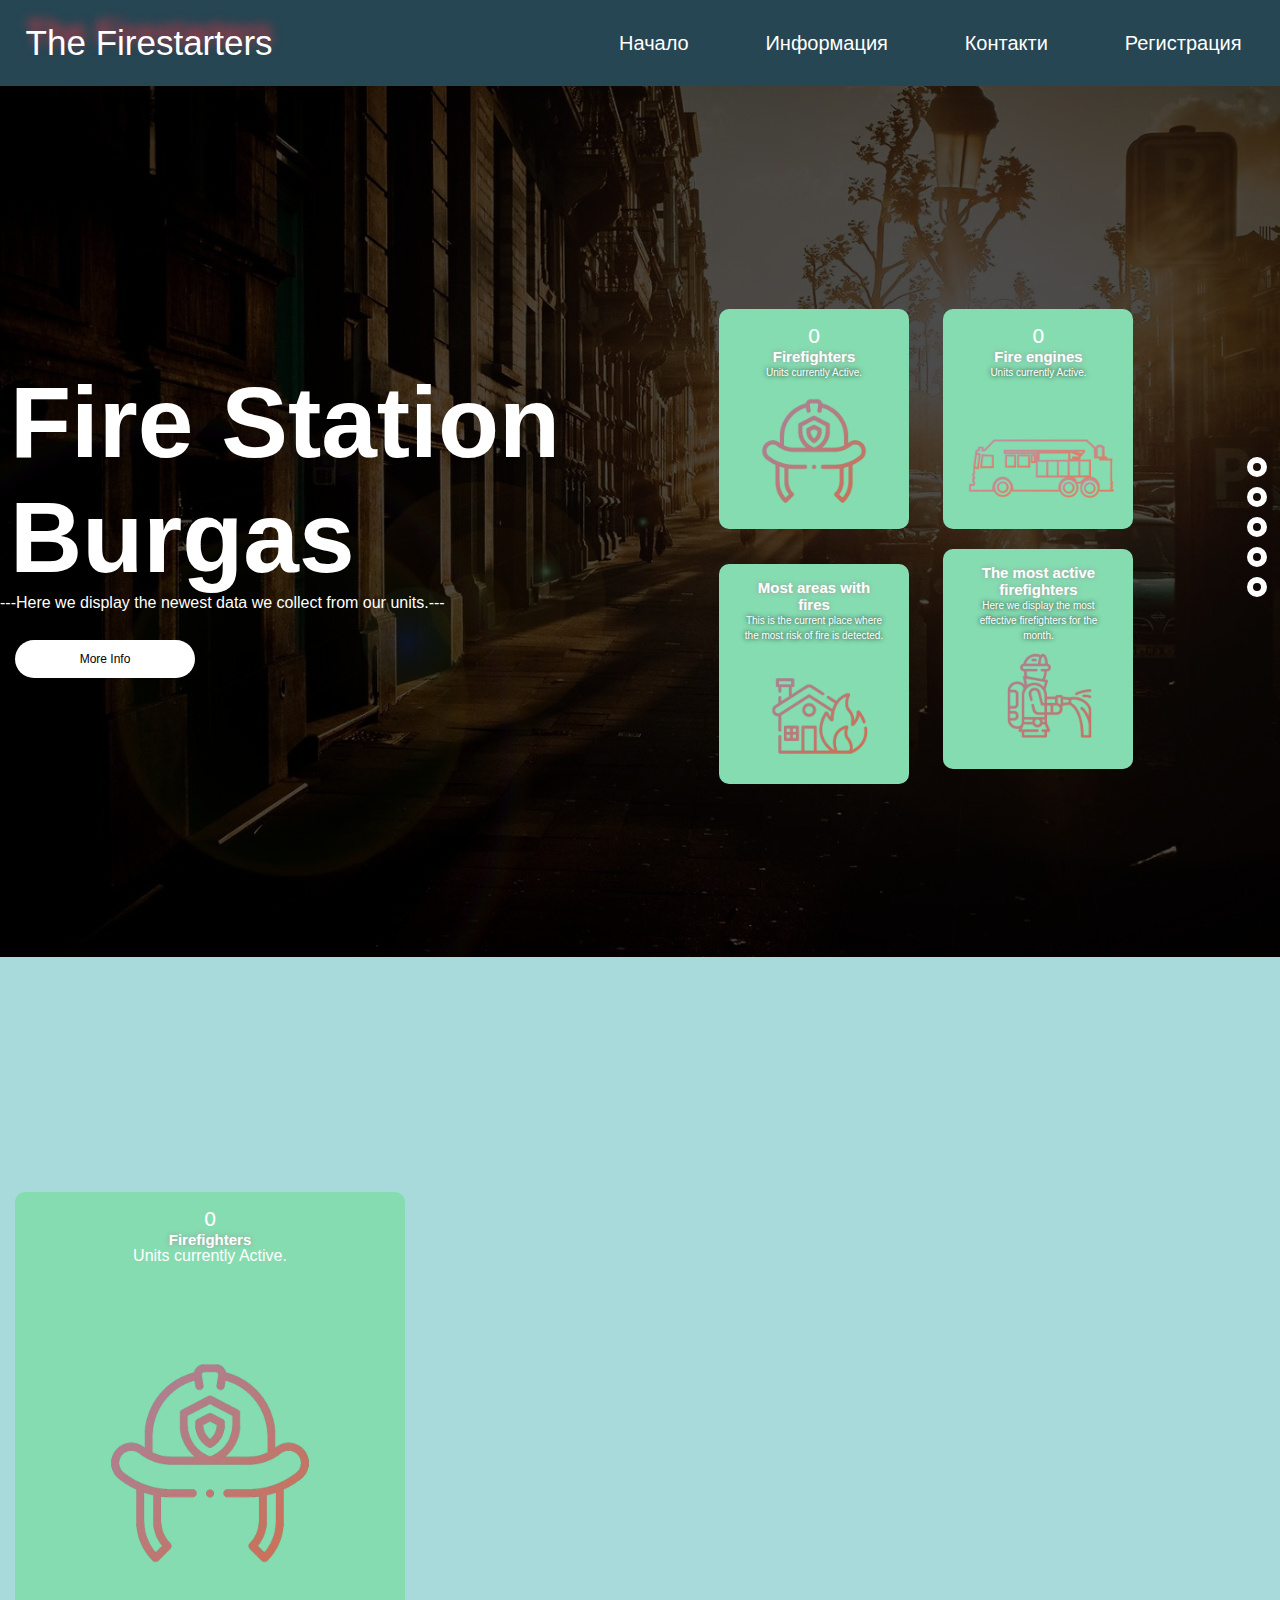
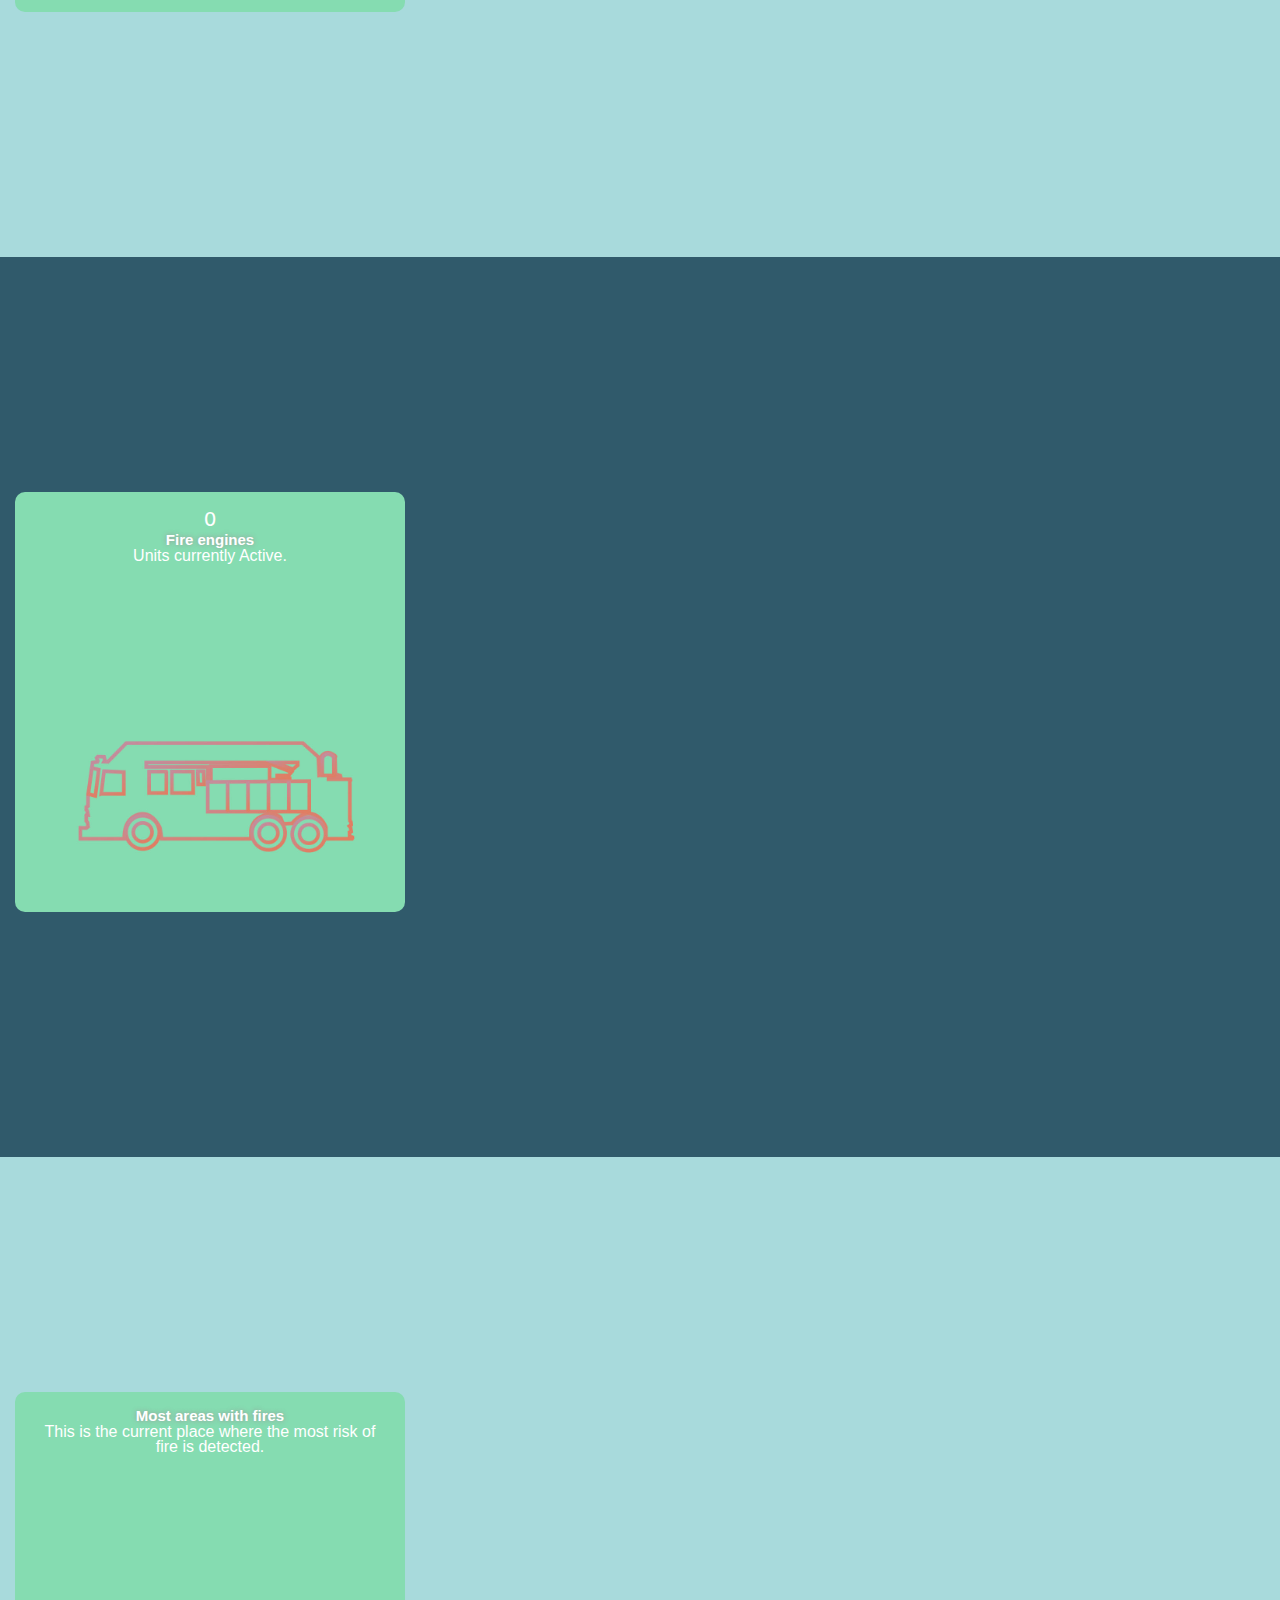
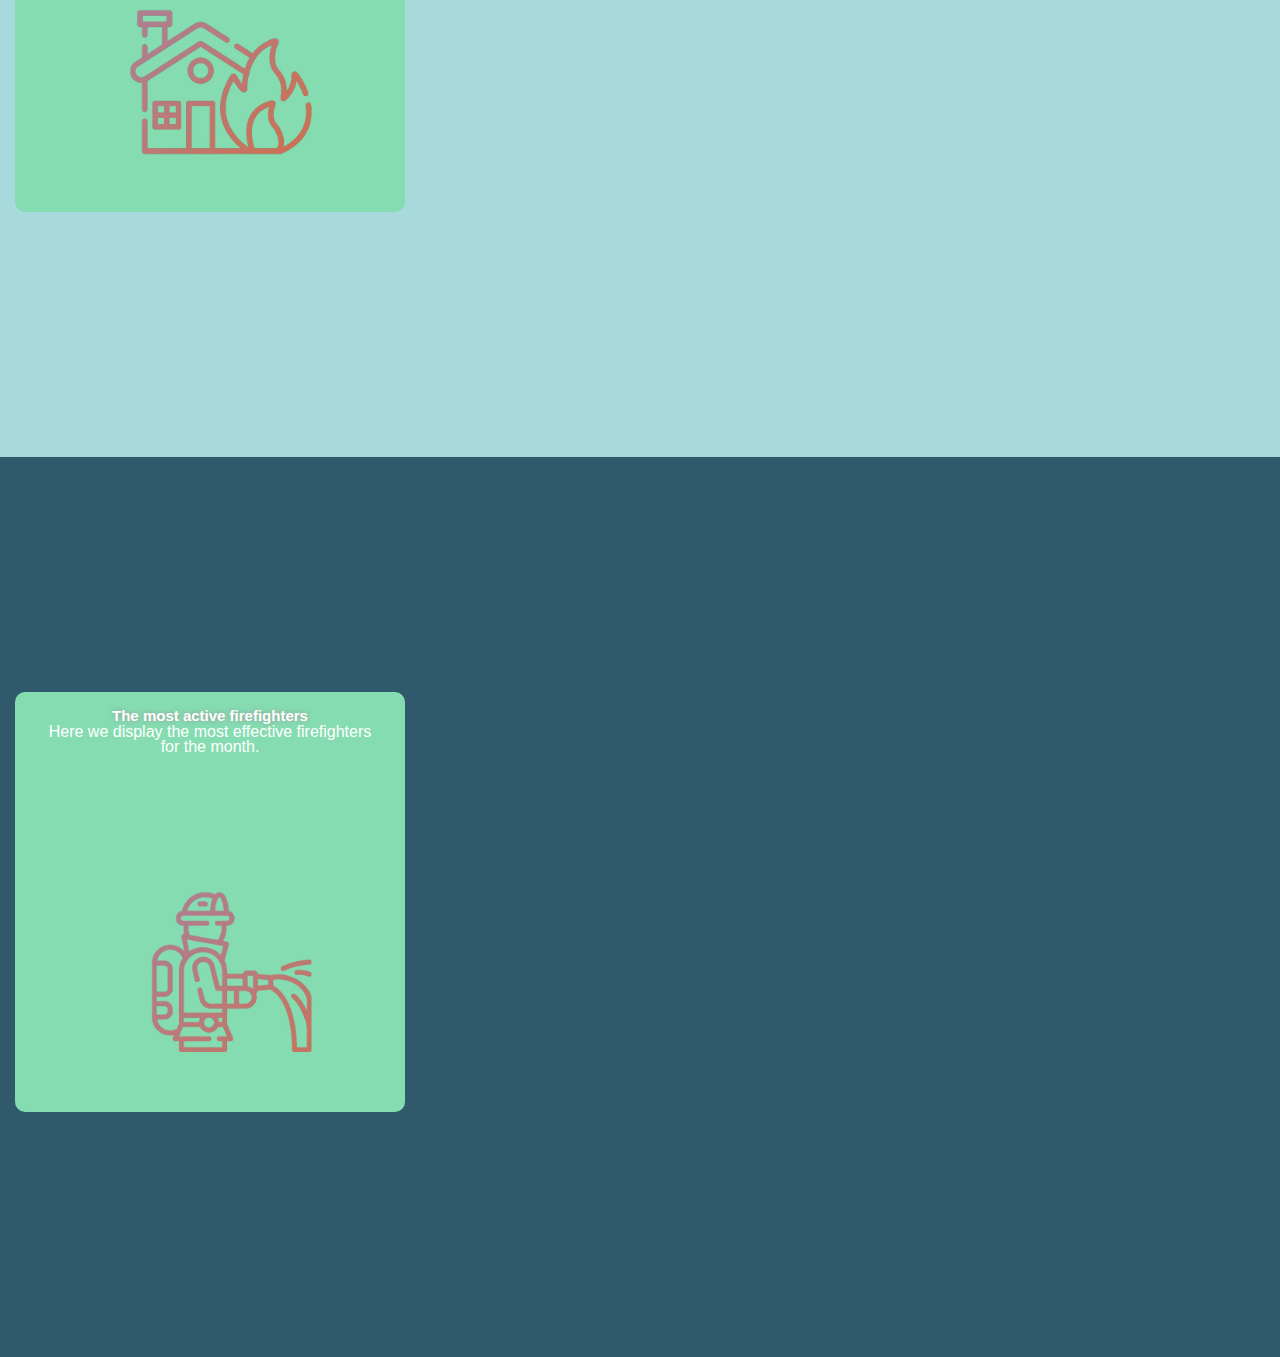
==== information/index.html @ 42767692 "Add the information page" ====
<!DOCTYPE html>
<html>
  <head>
    <meta charset="utf-8">
    <meta name="viewport" content="width=device-width">
    <link href="CSS/style.css" rel="stylesheet" type="text/css"/>
    <script src="JS/script.js" defer></script>
  </head>
  <body>

    

    <div class="container">

      <nav class="navbar">
        <div class="logo">The Firestarters</div>
  
        <a href="#" class="button"><img src="Img/bars.png"></a>
  
        <div class="links">
          <ul>
            <li><a href="index.html">Начало</a></li>
            <li><a href="#">Информация</a></li>
            <li><a href="#">Контакти</a></li>
            <li><a href="#">Регистрация</a></li>
          </ul>
        </div>
      </nav>

      <div class="row">
        
        <div class="col">
            <h1>Fire Station Burgas</h1>
            <p>---Here we display the newest data we collect from our units.---</p>
            <button type="button">More Info</button>
          </div>
        <div class="col">
          <a href="#sec-1">
            <div class="card card1">
              <div class="counters1"></div>
              <h5>Firefighters</h5>
              <p>Units currently Active.</p>
            </div>
          </a>
          <a href="#sec-2">
            <div class="card card2">
              <div class="counters2"></div>
              <h5>Fire engines</h5>
              <p>Units currently Active.</p>
            </div>
          </a>
          <a href="#sec-3">
          <div class="card card3">
            <h5>Most areas with fires</h5>
            <p>This is the current place where the most risk of fire is detected.</p>
          </div>
        </a>
        <a href="#sec-4">
          <div class="card card4">
            <h5>The most active firefighters</h5>
            <p>Here we display the most effective firefighters for the month.</p>
          </div>
        </a>
          </div>

          <div class="navsidebar">
          <a href="#">
            <div class="navdotssec"></div>
        </a>
        <a href="#sec-1">
            <div class="navdotssec"></div>
          </a>
          <a href="#sec-2">
            <div class="navdotssec"></div>
          </a>
          <a href="#sec-3">
            <div class="navdotssec"></div>
          </a>
          <a href="#sec-4">
            <div class="navdotssec"></div>
          </a>
          </div>
        </div>
        
        <div class="scroll-container">
          <section id="sec-1">
            <div class="content">
              <a href="#">
                <div class="cardbig card1">
                  <div class="counters1"></div>
                  <h5>Firefighters</h5>
                  <p>Units currently Active.</p>
                </div>
              </a>
            </div>
              </section>
              <section id="sec-2">
                <div class="content">
                    <a href="#">
                    <div class="cardbig card2">
                      <div class="counters2"></div>
                      <h5>Fire engines</h5>
              <p>Units currently Active.</p>
                    </div>
                  </a>
                </div>
                  </section>
                </section>
                <section id="sec-3">
                  <div class="content">
                    <a href="#">
                      <div class="cardbig card3">
                        <h5>Most areas with fires</h5>
            <p>This is the current place where the most risk of fire is detected.</p>
                      </div>
                    </a>
                  </div>
                    </section>
                  </section>
                  <section id="sec-4">
                    <div class="content">               
                      <a href="#">
                        <div class="cardbig card4">
                          <h5>The most active firefighters</h5>
            <p>Here we display the most effective firefighters for the month.</p>
                        </div>
                      </a>
                    </div>
                      </section>
        </div>
        
            
                    
    </div>
  </section>

  </body>
</html>
---- information/CSS/style.css ----
*{
  margin: 0;
  padding: 0;
  box-sizing: border-box;
  font-family: 'Roboto', sans-serif;
}

::-webkit-scrollbar{
  display: none;
}

.container{
  width: 100%;
  height: 110vh;
  background-image: linear-gradient(rgba(0,0,0,0.7),rgba(0,0,0,0.7)),url(../img/sunset-at-the-city-hd-1080P-wallpaper.jpg);
  background-position: center;
  background-size: cover;
}

h1{
  color: #fff;
  font-size: 100px;
  position:relative;
  left: 10px;
}

p{
  color: #fff;
  font-size: 16px;
  line-height: 15px;
  position:relative;
  
}

button{
  width: 180px;
  color: #000;
  font-size: 12px;
  padding: 12px 0;
  background: #fff;
  border: 0;
  border-radius: 20px;
  outline: none;
  margin-top: 30px; 
  position:relative;
  left: 15px;
}

/* The maps for the different sections*/

/* Set the size of the div element that contains the map */



/* The counter effect of the site */

.counters1::after {
  font: 800 40px system-ui;
  content: counter(count);
  animation: counter 100s linear infinite alternate;
  counter-reset: count 0;
  color: white;
}

@keyframes counter {
  0%  {counter-increment: count 1507;}
  5%  {counter-increment: count 1504;}
  10% {counter-increment: count 1510;}
  15% {counter-increment: count 1518;}
  20% {counter-increment: count 1512;}
  25% {counter-increment: count 1520;}
  30% {counter-increment: count 1500;}
  35% {counter-increment: count 1501;}
  40% {counter-increment: count 1507;}
  45% {counter-increment: count 1495;}
  50% {counter-increment: count 1530;}
  55% {counter-increment: count 1512;}
  60% {counter-increment: count 1537;}
  65% {counter-increment: count 1522;}
  70% {counter-increment: count 1543;}
  75% {counter-increment: count 1523;}
  80% {counter-increment: count 1567;}
  85% {counter-increment: count 1512;}
  90% {counter-increment: count 1521;}
  95% {counter-increment: count 1513;}
  100% {counter-increment: count 1526;}
}

.counters2::after {
  font: 800 40px system-ui;
  content: counter(count);
  animation: counter2 100s linear infinite alternate;
  counter-reset: count 0;
  color: white;
}

@keyframes counter2 {
  0%  {counter-increment: count 107;}
  5%  {counter-increment: count 104;}
  10% {counter-increment: count 110;}
  15% {counter-increment: count 118;}
  20% {counter-increment: count 112;}
  25% {counter-increment: count 120;}
  30% {counter-increment: count 100;}
  35% {counter-increment: count 101;}
  40% {counter-increment: count 107;}
  45% {counter-increment: count 195;}
  50% {counter-increment: count 130;}
  55% {counter-increment: count 112;}
  60% {counter-increment: count 137;}
  65% {counter-increment: count 122;}
  70% {counter-increment: count 143;}
  75% {counter-increment: count 123;}
  80% {counter-increment: count 167;}
  85% {counter-increment: count 112;}
  90% {counter-increment: count 121;}
  95% {counter-increment: count 113;}
  100% {counter-increment: count 126;}
}

 /* The info cards on the right */
 
.card{
  position:relative;
  right: -10%;
  width: 290px;
  height: 320px;
  border-radius: 10px;
  padding: 15px 25px;
  display:inline-block;
  box-sizing: border-box;
  cursor: pointer;
  margin: 10px 15px;
  background-position: center;
  background-size: cover;
  transition: transform 0.5s;
  text-align:center;
}

.row{
  display: flex;
  height: 88%;
  align-items: center;
}

.col{
  flex-basis: 50%;
}

.card1{
  background-image: url(../img/background.jpg);
}

.card2{
  background-image: url(../img/background2.jpg);
}

.card3{
  background-image: url(../img/background3.jpg);
}

.card4{
  background-image: url(../img/background4.jpg);
}

.card:hover{
  transform: translateY(-10px);
}

.card p{
  text-shadow: 0 0 5px #000;
  font-size: 10px;
  text-align: center;
}

h5{
  font-size: 15px;
  color: #fff;
  text-shadow: 0 0 5px #999;
  text-align: center;
}

/* Sections */

section{
  min-height: 100vh;
  width: 100%;
  display: flex;
}

#sec-1{
  background-color: #A8DADC;
}

#sec-2{
  background-color: #305a6b;
}

#sec-3{
  background-color: #A8DADC;
}

#sec-4{
  background-color: #305a6b;
}

.cardbig{
  position:relative;
  top: 25%;
  width: 390px;
  height: 420px;
  border-radius: 10px;
  padding: 15px 25px;
  display:inline-block;
  box-sizing: border-box;
  cursor: pointer;
  margin: 10px 15px;
  background-position: center;
  background-size: cover;
  transition: transform 0.5s;
  text-align:center;
}

.cardbig:hover{
  transform: translateY(-10px);
}

/* These are the dots on the right side */
html{
  scroll-behavior: smooth;
}

.navsidebar{
  position: relative;
  right: 1%;
  position: fixed;
}

.navdotssec{
  width: 20px;
  height: 20px;
  border: 6px solid white;
  border-radius: 10px;
  position: relative;
  text-shadow: 0 0 5px #999;
  cursor: pointer;
  margin-top: 10px;
  transition: transform 0.5s;
}

.navdotssec:hover{
  transform: translateX(+10px);
}

/* Navbar styling*/

.navbar {
  position: sticky;
  display: flex;
  justify-content: space-between;
  align-items: center;
  background-color: #264653;
  color: white;
}

.logo {
  font-size: 40px;
  margin: 1vw 2vw;
  text-shadow: 0px -10px 11px #E63946;
}


.links ul {
  margin: 0;
  padding: 0;
  display: flex;
}

.links li {
  list-style: none;
}

.links li a {
  text-decoration: none;
  color: white;
  font-size: 20px;
  padding: 3.5vh 3vw;
  display: block;
}

.links li:hover {
  background-color: #E63946;
}

.button {
  position: absolute;
  top: 3.5vh;
  right: 4vw;
  display: none;
  flex-direction: column;
  justify-content: space-between;
  width: 30px;
  height: 20px;
}
/* responsive changes */

@media (max-width: 1300px) {
  .card{
  position:relative;
    top: 25px;
    right: -10%;
  width: 190px;
  height: 220px;
  border-radius: 10px;
  padding: 15px 25px;
  display:inline-block;
  box-sizing: border-box;
  cursor: pointer;
  margin: 10px 15px;
  background-position: center;
  background-size: cover;
  transition: transform 0.5s;
  }
  .counters1::after {
    font: 400 20px system-ui;
    content: counter(count);
    animation: counter 100s linear infinite alternate;
    counter-reset: count 0;
    color: white;
  }
  .counters2::after {
    font: 400 20px system-ui;
    content: counter(count);
    animation: counter2 100s linear infinite alternate;
    counter-reset: count 0;
    color: white;
  }
}

@media (max-width: 920px) {
  .card{
  position:relative;
  right: 1%;
  top: -5%;
  width: 190px;
  height: 180px;
  border-radius: 10px;
  padding: 15px 25px;
  display:inline-block;
  box-sizing: border-box;
  cursor: pointer;
  margin: 10px 15px;
  background-position: center;
  background-size: cover;
  transition: transform 0.5s;
  }
  .cardbig{
    position:relative;
    top: 25%;
    width: 290px;
    height: 420px;
    border-radius: 10px;
    padding: 15px 25px;
    display:inline-block;
    box-sizing: border-box;
    cursor: pointer;
    margin: 10px 15px;
    background-position: center;
    background-size: cover;
    transition: transform 0.5s;
    text-align:center;
  }
  .card p{
    text-shadow: 0 0 5px #000;
    font-size: 7px;
    text-align: center;
  }
}

@media (max-width: 1300px) {
  .logo {
    font-size: 35px;
  }
}

@media (max-width: 600px) {
  .logo {
    font-size: 30px;
    padding: 2vh 0;
  }

  .button{
    top: 3.5vh;
    display: flex;
  }

  .links{
    display: none;
    background-color: #624388;
    width: 100%;
  }

  .navbar {
    flex-direction: column;
    align-items: flex-start;
  }

  .links ul {
    width: 100%;
    flex-direction: column;
  }

  .links li {
    text-align: center;
  }

  .links li a {
    padding: 2vh 1vw;
  }

  .links.active {
    display: flex;
  }
}

/* End of Navbar styling*/
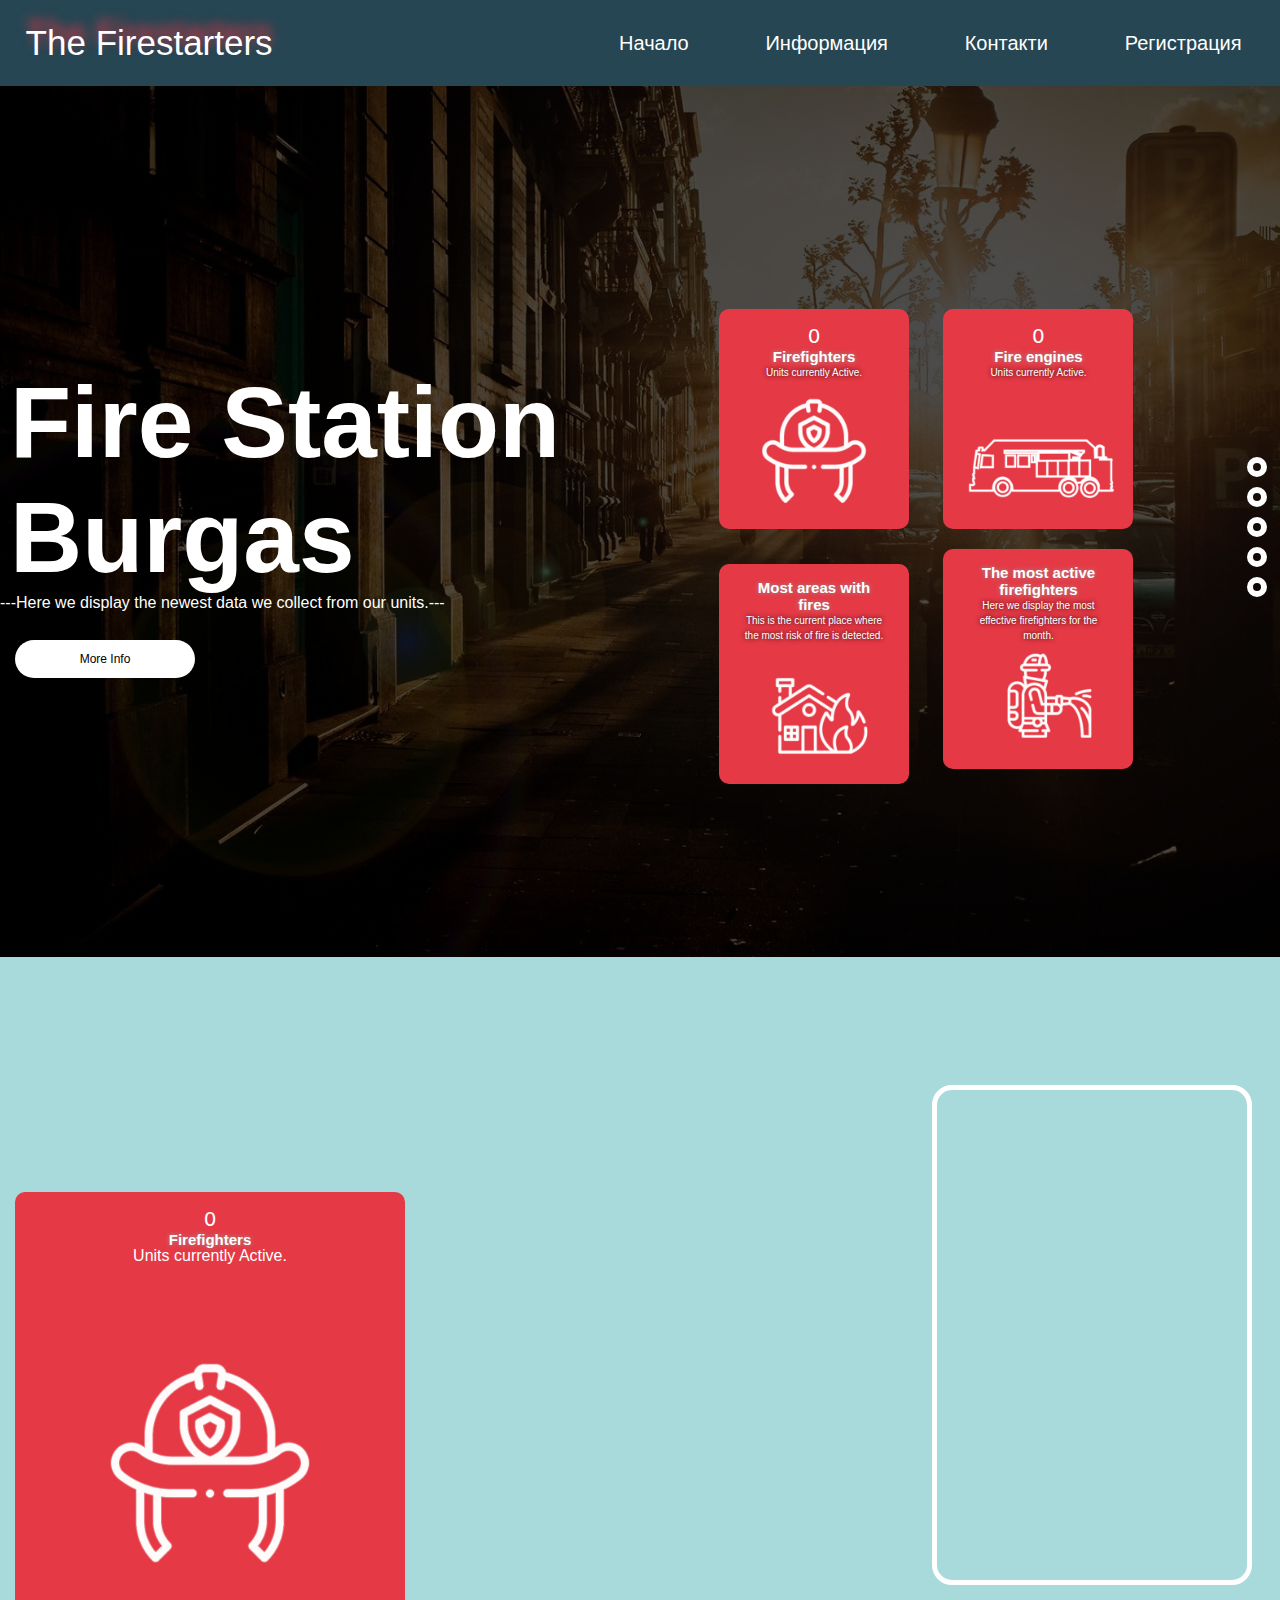
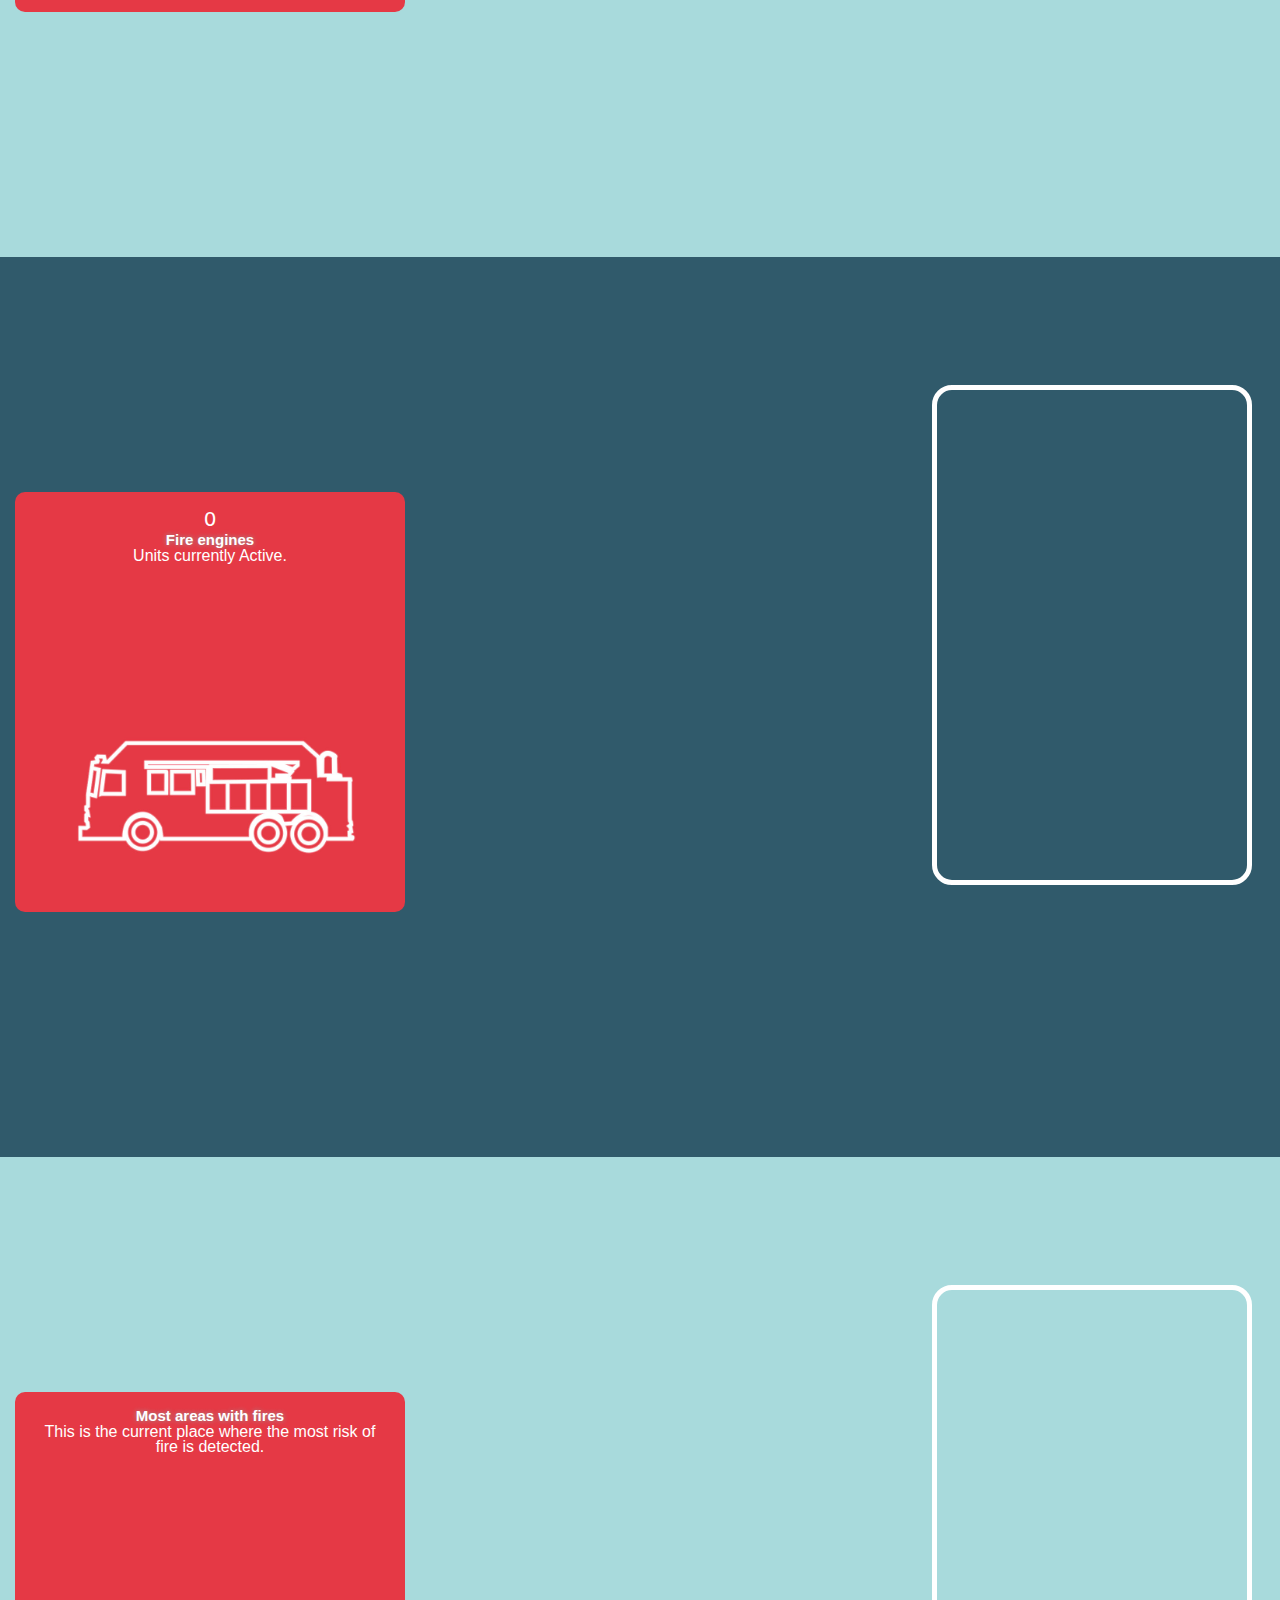
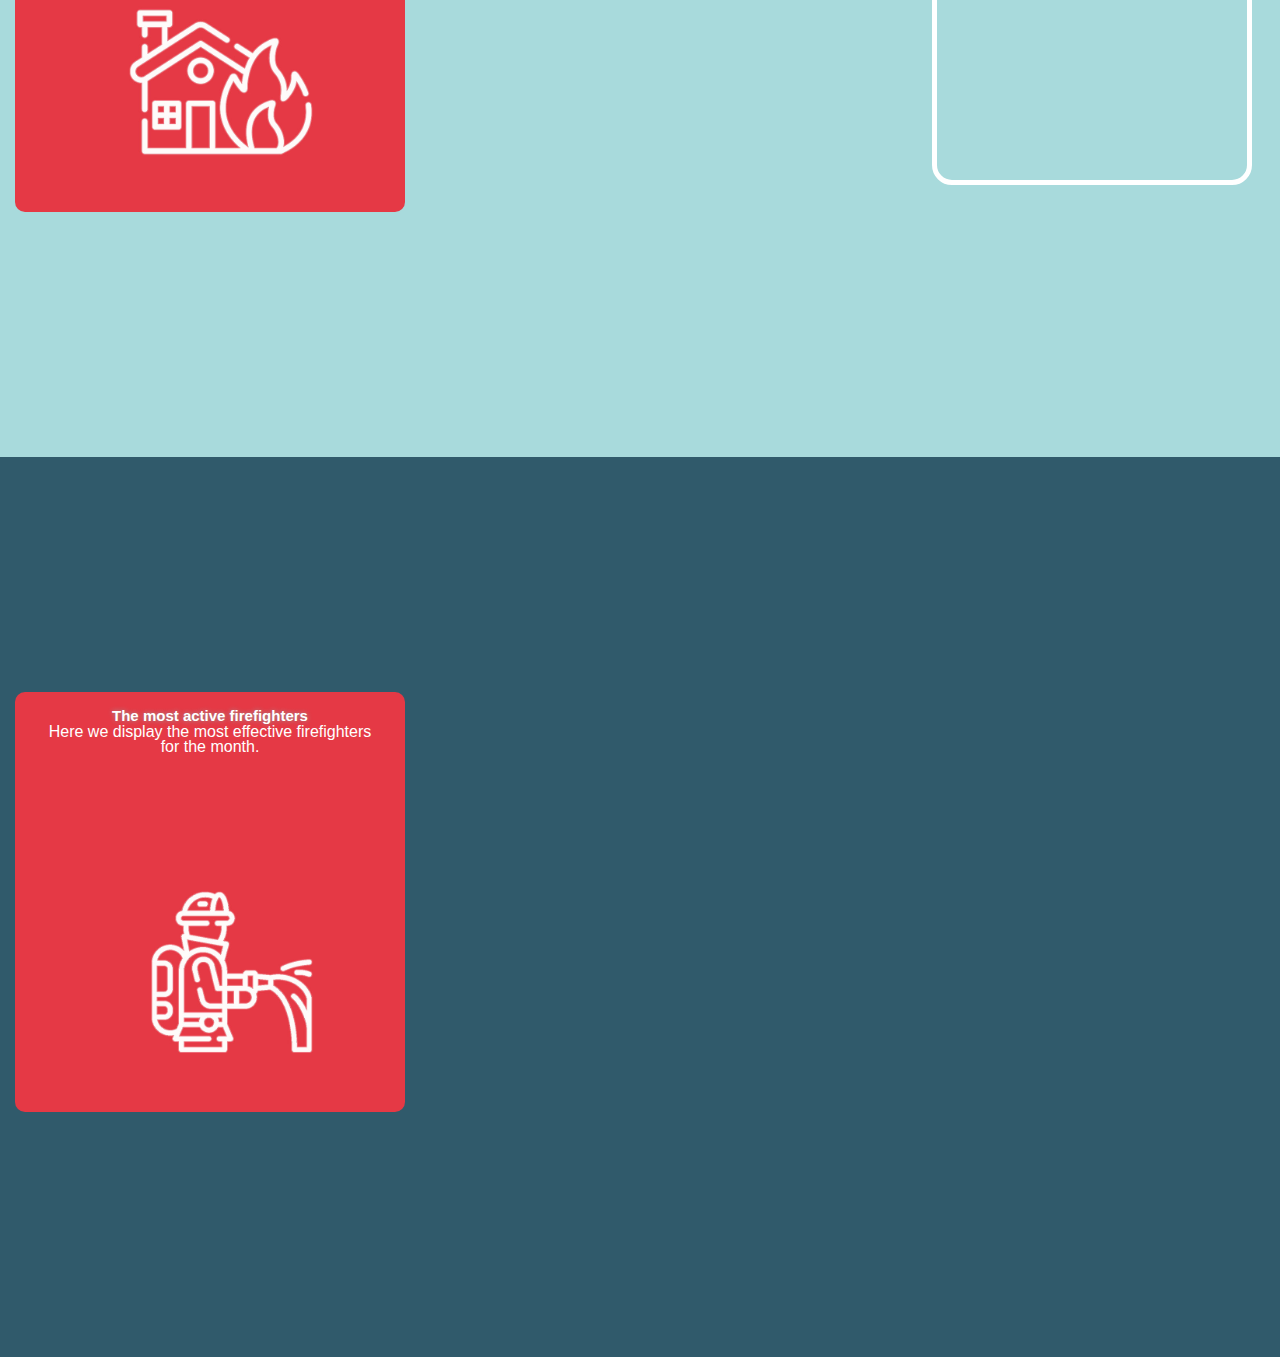
==== commit 9c706d80: "Add Maps/counters/design-changes" ====
--- a/information/index.html
+++ b/information/index.html
@@ -19,7 +19,7 @@
   
         <div class="links">
           <ul>
-            <li><a href="index.html">Начало</a></li>
+            <li><a href="/index.html">Начало</a></li>
             <li><a href="#">Информация</a></li>
             <li><a href="#">Контакти</a></li>
             <li><a href="#">Регистрация</a></li>
@@ -93,7 +93,8 @@
                 </div>
               </a>
             </div>
-              </section>
+            <iframe src="https://www.atlistmaps.com/map/10ac31ad-13bd-487e-b13d-c3d58701671b?share=true" allow="geolocation" width="25%" height="500px" frameborder="0" scrolling="no" allowfullscreen></iframe>      
+               </section>
               <section id="sec-2">
                 <div class="content">
                     <a href="#">
@@ -104,6 +105,8 @@
                     </div>
                   </a>
                 </div>
+            <iframe src="https://www.atlistmaps.com/map/10ac31ad-13bd-487e-b13d-c3d58701671b?share=true" allow="geolocation" width="25%" height="500px" frameborder="0" scrolling="no" allowfullscreen></iframe>   
+                  </section>
                   </section>
                 </section>
                 <section id="sec-3">
@@ -115,6 +118,7 @@
                       </div>
                     </a>
                   </div>
+            <iframe src="https://www.atlistmaps.com/map/10ac31ad-13bd-487e-b13d-c3d58701671b?share=true" allow="geolocation" width="25%" height="500px" frameborder="0" scrolling="no" allowfullscreen></iframe>   
                     </section>
                   </section>
                   <section id="sec-4">
--- a/information/CSS/style.css
+++ b/information/CSS/style.css
@@ -51,7 +51,14 @@
 
 /* Set the size of the div element that contains the map */
 
-
+iframe{
+  position: relative;
+  left: 40%;
+  margin-top: 10%;
+  border: white solid 5px;
+  border-radius: 20px;
+  
+}
 
 /* The counter effect of the site */
 
@@ -64,33 +71,33 @@
 }
 
 @keyframes counter {
-  0%  {counter-increment: count 1507;}
-  5%  {counter-increment: count 1504;}
-  10% {counter-increment: count 1510;}
-  15% {counter-increment: count 1518;}
-  20% {counter-increment: count 1512;}
-  25% {counter-increment: count 1520;}
+  10%  {counter-increment: count 1516;}
+  5%  {counter-increment: count 1502;}
+  0% {counter-increment: count 1510;}
+  15% {counter-increment: count 1595;}
+  20% {counter-increment: count 1532;}
+  25% {counter-increment: count 1540;}
   30% {counter-increment: count 1500;}
-  35% {counter-increment: count 1501;}
-  40% {counter-increment: count 1507;}
+  35% {counter-increment: count 1557;}
+  80% {counter-increment: count 1507;}
   45% {counter-increment: count 1495;}
   50% {counter-increment: count 1530;}
-  55% {counter-increment: count 1512;}
+  55% {counter-increment: count 1517;}
   60% {counter-increment: count 1537;}
-  65% {counter-increment: count 1522;}
+  65% {counter-increment: count 1542;}
   70% {counter-increment: count 1543;}
   75% {counter-increment: count 1523;}
-  80% {counter-increment: count 1567;}
+  40% {counter-increment: count 1587;}
   85% {counter-increment: count 1512;}
   90% {counter-increment: count 1521;}
   95% {counter-increment: count 1513;}
-  100% {counter-increment: count 1526;}
+  100% {counter-increment: count 1576;}
 }
 
 .counters2::after {
   font: 800 40px system-ui;
   content: counter(count);
-  animation: counter2 100s linear infinite alternate;
+  animation: counter2 80s linear infinite alternate;
   counter-reset: count 0;
   color: white;
 }
